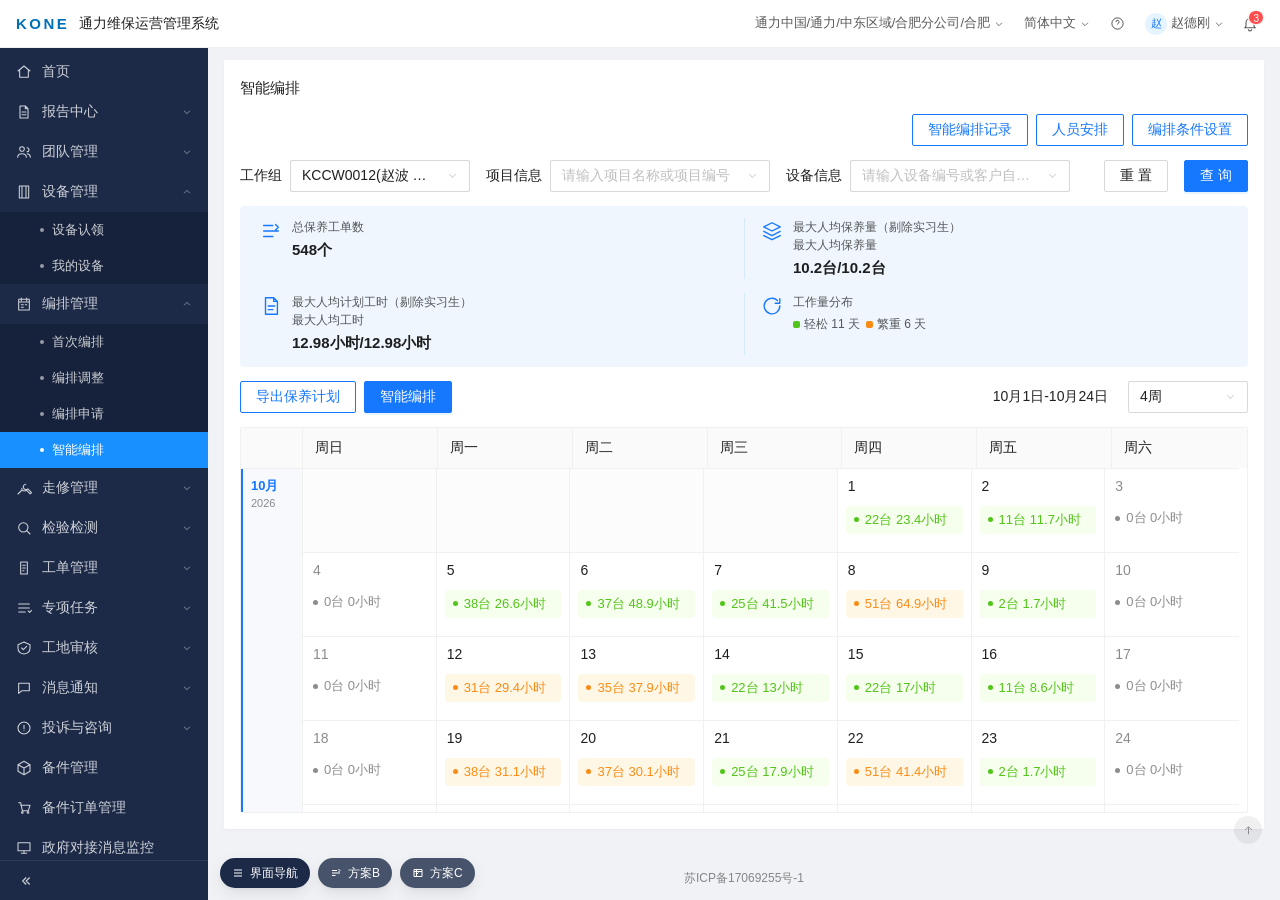
==== 智能编排UI update.html @ 3097528c "智能编排 UI 原型：17 屏静态原型 + 单文件构建" ====
<!DOCTYPE html>
<html lang="zh-CN">
<head>
<meta charset="UTF-8" />
<meta name="viewport" content="width=device-width,initial-scale=1" />
<title>智能编排 · 通力维保运营管理系统（UI 原型）</title>
<link rel="stylesheet" href="css/base.css" />
<link rel="stylesheet" href="css/modules.css" />
</head>
<body>

<div class="app" id="app">

  <!-- ============================== 顶栏 ============================== -->
  <header class="topbar">
    <div class="topbar-brand">
      <span class="logo">KONE</span>
      <span class="topbar-title">通力维保运营管理系统</span>
    </div>
    <div class="topbar-spacer"></div>
    <div class="topbar-right">
      <div class="topbar-item">
        <span>通力中国/通力/中东区域/合肥分公司/合肥</span>
        <svg viewBox="0 0 24 24" width="10" height="10" fill="none" stroke="currentColor" stroke-width="2"><path d="M5 9l7 7 7-7"/></svg>
      </div>
      <div class="topbar-item">
        <span>简体中文</span>
        <svg viewBox="0 0 24 24" width="10" height="10" fill="none" stroke="currentColor" stroke-width="2"><path d="M5 9l7 7 7-7"/></svg>
      </div>
      <div class="topbar-item" title="帮助">
        <svg viewBox="0 0 24 24" width="15" height="15" fill="none" stroke="currentColor" stroke-width="1.6"><circle cx="12" cy="12" r="9"/><path d="M9.5 9.5a2.5 2.5 0 1 1 3.4 2.3c-.6.3-.9.8-.9 1.4v.3M12 16.5h.01"/></svg>
      </div>
      <div class="topbar-item">
        <span class="avatar">赵</span>
        <span>赵德刚</span>
        <svg viewBox="0 0 24 24" width="10" height="10" fill="none" stroke="currentColor" stroke-width="2"><path d="M5 9l7 7 7-7"/></svg>
      </div>
      <div class="topbar-item bell" title="通知">
        <svg viewBox="0 0 24 24" width="16" height="16" fill="none" stroke="currentColor" stroke-width="1.6"><path d="M18 15V10a6 6 0 1 0-12 0v5l-1.6 2.5h15.2zM9.5 20a2.5 2.5 0 0 0 5 0"/></svg>
        <span class="bell-badge">3</span>
      </div>
    </div>
  </header>

  <!-- ============================== 主体 ============================== -->
  <div class="body">

    <!-- 侧栏 -->
    <nav class="sider">
      <div class="sider-scroll" id="menuMount"></div>
      <div class="sider-collapse" id="collapseBtn" title="收起/展开">
        <svg viewBox="0 0 24 24"><path d="M14 6l-6 6 6 6M20 6l-6 6 6 6"/></svg>
      </div>
    </nav>

    <!-- 内容 -->
    <main class="main">
      <!-- 兜底提示：脚本一跑起来就会被真实视图覆盖掉。
           若脚本被拦截或引擎过旧，这段会留在页面上，告诉看的人该怎么办，
           而不是只给一片空白 —— 之前就踩过这个坑。 -->
      <div class="main-scroll" id="viewMount">
        <div class="boot-fallback">
          <div class="bf-title">页面脚本未能运行</div>
          <p>这是一个需要 JavaScript 的交互原型。当前打开它的程序限制了脚本，或浏览器版本过旧。</p>
          <p>请把文件保存到本地，用 <b>Chrome / Edge 浏览器</b> 直接打开（不要在聊天工具、邮件客户端的预览窗口里看）。</p>
        </div>
      </div>
      <div class="back-top" title="回到顶部">
        <svg viewBox="0 0 24 24"><path d="M12 19V6M6 11l6-6 6 6"/></svg>
      </div>
      <footer class="footer">苏ICP备17069255号-1</footer>
    </main>

  </div>
</div>

<!-- 浮层挂载点 -->
<div id="overlayMount"></div>
<div class="toast-layer" id="toastMount"></div>

<!-- 原型导航（仅原型可见，非线上功能） -->
<div class="proto">
  <div class="proto-panel hidden" id="protoPanel">
    <div class="proto-panel-title">原型界面导航</div>
    <div class="proto-list" id="protoList"></div>
  </div>
  <div class="proto-bar">
    <div class="proto-toggle" id="protoToggle">
      <svg viewBox="0 0 24 24"><path d="M4 6h16M4 12h16M4 18h16"/></svg>
      <span>界面导航</span>
    </div>
    <!-- 切换「查看方案」之后的交互流程。都关=方案A（对比与应用为平级按钮）。
         方案B：手动调整是独立模式，先按「手动调整」进入，日历才可点。
         方案C：日历在对比页常态可点，点哪天调哪天，没有入口按钮。 -->
    <div class="proto-toggle mode" id="modeToggle" title="方案B：手动调整为独立模式">
      <svg viewBox="0 0 24 24"><path d="M4 7h10M4 12h16M4 17h7M17 4l3 3-3 3"/></svg>
      <span>方案B</span>
    </div>
    <div class="proto-toggle mode" id="modeToggleC" title="方案C：日历常态可点，点哪天调哪天">
      <svg viewBox="0 0 24 24"><path d="M4 5h16v14H4zM4 9h16M9 5v14M8 13l1.5 1.5L13 11"/></svg>
      <span>方案C</span>
    </div>
  </div>
</div>

<script src="js/data.js"></script>
<script src="js/app.js"></script>
</body>
</html>
---- css/base.css ----
/* =========================================================================
   智能编排 原型 · 基础层：设计令牌 / 重置 / 应用骨架
   ========================================================================= */

:root {
  /* 品牌 */
  --kone-blue: #0071b9;

  /* 主色（Ant Design Vue 体系） */
  --primary: #1677ff;
  --primary-hover: #4096ff;
  --primary-active: #0958d9;
  --primary-bg: #e6f4ff;
  --primary-border: #91caff;

  /* 侧栏 */
  --sider-bg: #1c2a48;
  --sider-sub-bg: #16223b;
  --sider-text: rgba(255, 255, 255, .78);
  --sider-text-strong: #fff;
  --sider-active: #1890ff;
  --sider-w: 208px;
  --sider-w-collapsed: 56px;

  /* 文本 */
  --text: rgba(0, 0, 0, .88);
  --text-2: rgba(0, 0, 0, .65);
  --text-3: rgba(0, 0, 0, .45);
  --text-4: rgba(0, 0, 0, .25);

  /* 线与面 */
  --border: #f0f0f0;
  --border-2: #d9d9d9;
  --bg-page: #f0f2f5;
  --bg-card: #fff;
  --bg-head: #fafafa;
  --bg-hover: #fafafa;

  /* 人工调整：与算法生成区分开，刻意选一个不在原有语义色里的紫色 */
  --manual: #722ed1;
  --manual-strong: #531dab;   /* 实心紫按钮的 hover 态 */
  --manual-bg: #f9f0ff;
  --manual-border: #d3adf7;

  /* 无保养安排：和繁重橙、轻松绿并列的第三种状态，统一用灰。
     --none-mark 是图例小方块的实心灰，--none-bg 是日历色块的底色。
     底色比原来的 #fafafa 深一档，否则压在白卡片上看不出是个色块。 */
  --none-mark: #bfbfbf;
  --none-bg: #f0f0f0;
  /* 语义 */
  --stat-bg: #eff6fd;
  --warn-bg: #fff7e6;
  --warn-text: #fa8c16;
  --warn-border: #ffd591;
  --success-bg: #f6ffed;
  --success-text: #52c41a;
  --success-border: #b7eb8f;
  --danger: #ff4d4f;
  --info-bg: #e6f4ff;
  --info-border: #91caff;

  /* 尺寸 */
  --topbar-h: 48px;
  --radius: 2px;
  --radius-lg: 4px;
  --shadow-1: 0 1px 2px rgba(0, 0, 0, .03), 0 1px 6px -1px rgba(0, 0, 0, .02);
  --shadow-2: 0 6px 16px rgba(0, 0, 0, .08), 0 3px 6px -4px rgba(0, 0, 0, .12);
  --shadow-3: 0 9px 28px 8px rgba(0, 0, 0, .05), 0 6px 16px rgba(0, 0, 0, .08);
}

* { box-sizing: border-box; }

html, body { height: 100%; }

body {
  margin: 0;
  font-family: -apple-system, BlinkMacSystemFont, 'PingFang SC', 'Hiragino Sans GB',
               'Microsoft YaHei', 'Segoe UI', Roboto, Helvetica, Arial, sans-serif;
  font-size: 14px;
  line-height: 1.5714;
  color: var(--text);
  background: var(--bg-page);
  -webkit-font-smoothing: antialiased;
}

button, input, select { font-family: inherit; font-size: inherit; }

svg { display: block; }

/* 滚动条（贴近 Windows Chrome 的现网观感） */
::-webkit-scrollbar { width: 8px; height: 8px; }
::-webkit-scrollbar-thumb { background: #d0d3d9; border-radius: 4px; }
::-webkit-scrollbar-thumb:hover { background: #b9bdc5; }
::-webkit-scrollbar-track { background: transparent; }

/* =========================== 应用骨架 =========================== */

.app { display: flex; flex-direction: column; height: 100vh; overflow: hidden; }

/* --- 顶栏 --- */
.topbar {
  flex: 0 0 var(--topbar-h);
  display: flex;
  align-items: center;
  background: #fff;
  border-bottom: 1px solid var(--border);
  padding-right: 16px;
  position: relative;
  z-index: 30;
}

/* 品牌区最小占满侧栏宽度，但允许标题继续向右延伸（与现网一致） */
.topbar-brand {
  min-width: var(--sider-w);
  display: flex;
  align-items: center;
  gap: 10px;
  padding-left: 16px;
  padding-right: 16px;
  flex: 0 0 auto;
  transition: min-width .2s;
}

.app.collapsed .topbar-brand { min-width: var(--sider-w-collapsed); }

.logo {
  font-weight: 700;
  letter-spacing: 2.5px;
  font-size: 15px;
  color: var(--kone-blue);
  flex: 0 0 auto;
}

.topbar-title {
  font-size: 14px;
  color: var(--text);
  white-space: nowrap;
  overflow: hidden;
  text-overflow: ellipsis;
}

.app.collapsed .topbar-brand .topbar-title { display: none; }

.topbar-spacer { flex: 1 1 auto; }

.topbar-right { display: flex; align-items: center; gap: 4px; }

.topbar-item {
  display: flex;
  align-items: center;
  gap: 4px;
  height: 32px;
  padding: 0 8px;
  border-radius: var(--radius);
  color: var(--text-2);
  font-size: 13px;
  cursor: pointer;
  white-space: nowrap;
}

.topbar-item:hover { background: var(--bg-hover); }

.avatar {
  width: 22px; height: 22px;
  border-radius: 50%;
  background: var(--primary-bg);
  color: var(--primary);
  display: flex; align-items: center; justify-content: center;
  font-size: 11px;
}

.bell { position: relative; padding: 0 6px; }

.bell-badge {
  position: absolute;
  top: 2px; right: 0;
  min-width: 15px; height: 15px;
  padding: 0 4px;
  border-radius: 8px;
  background: var(--danger);
  color: #fff;
  font-size: 10px;
  line-height: 15px;
  text-align: center;
  border: 1px solid #fff;
}

/* --- 主体 --- */
.body { flex: 1 1 auto; display: flex; min-height: 0; }

/* --- 侧栏 --- */
.sider {
  flex: 0 0 var(--sider-w);
  width: var(--sider-w);
  background: var(--sider-bg);
  display: flex;
  flex-direction: column;
  transition: flex-basis .2s, width .2s;
  position: relative;
  z-index: 20;
}

.app.collapsed .sider { flex-basis: var(--sider-w-collapsed); width: var(--sider-w-collapsed); }

.sider-scroll { flex: 1 1 auto; overflow-y: auto; overflow-x: hidden; padding: 4px 0; }

.sider-scroll::-webkit-scrollbar { width: 6px; }
.sider-scroll::-webkit-scrollbar-thumb { background: rgba(255, 255, 255, .18); }

.menu-item {
  display: flex;
  align-items: center;
  gap: 10px;
  height: 40px;
  padding: 0 16px;
  color: var(--sider-text);
  cursor: pointer;
  white-space: nowrap;
  user-select: none;
}

.menu-item:hover { color: var(--sider-text-strong); background: rgba(255, 255, 255, .06); }

.menu-item .mi-icon { flex: 0 0 16px; }
.menu-item .mi-icon svg { width: 16px; height: 16px; stroke: currentColor; fill: none; stroke-width: 1.6; }

.menu-item .mi-label { flex: 1 1 auto; overflow: hidden; text-overflow: ellipsis; }

.menu-item .mi-arrow { flex: 0 0 10px; transition: transform .2s; opacity: .7; }
.menu-item .mi-arrow svg { width: 10px; height: 10px; stroke: currentColor; fill: none; stroke-width: 2; }
.menu-item.open .mi-arrow { transform: rotate(180deg); }

.app.collapsed .menu-item { padding: 0 20px; }
.app.collapsed .menu-item .mi-label,
.app.collapsed .menu-item .mi-arrow { display: none; }

.submenu { background: var(--sider-sub-bg); overflow: hidden; }
.app.collapsed .submenu { display: none; }

.sub-item {
  display: flex;
  align-items: center;
  gap: 8px;
  height: 36px;
  padding: 0 16px 0 40px;
  color: var(--sider-text);
  font-size: 13px;
  cursor: pointer;
}

.sub-item::before {
  content: '';
  width: 4px; height: 4px;
  border-radius: 50%;
  background: currentColor;
  opacity: .7;
  flex: 0 0 auto;
}

.sub-item:hover { color: var(--sider-text-strong); background: rgba(255, 255, 255, .06); }

.sub-item.active {
  background: var(--sider-active);
  color: #fff;
}

.sub-item.active::before { opacity: 1; }

.sider-collapse {
  flex: 0 0 40px;
  display: flex;
  align-items: center;
  padding: 0 18px;
  color: var(--sider-text);
  cursor: pointer;
  border-top: 1px solid rgba(255, 255, 255, .08);
}

.sider-collapse:hover { color: #fff; }
.sider-collapse svg { width: 14px; height: 14px; stroke: currentColor; fill: none; stroke-width: 2; }
.app.collapsed .sider-collapse svg { transform: rotate(180deg); }

/* --- 内容区 --- */
.main {
  flex: 1 1 auto;
  min-width: 0;
  display: flex;
  flex-direction: column;
  position: relative;
}

.main-scroll { flex: 1 1 auto; overflow: auto; padding: 12px 16px 0; }

.breadcrumb {
  display: flex;
  align-items: center;
  gap: 8px;
  font-size: 13px;
  color: var(--text-3);
  margin-bottom: 12px;
}

.breadcrumb .sep { color: var(--text-4); }
.breadcrumb .cur { color: var(--text-2); }

.page {
  background: var(--bg-card);
  border-radius: var(--radius);
  padding: 16px;
  box-shadow: var(--shadow-1);
}

.page-title { font-size: 15px; font-weight: 500; margin: 0 0 14px; }

/* 页级入口按钮行：标题下方独占一行、右对齐（与现网一致） */
.page-actions-row {
  display: flex;
  justify-content: flex-end;
  flex-wrap: wrap;
  gap: 8px;
  margin-bottom: 14px;
}

.footer {
  flex: 0 0 auto;
  text-align: center;
  padding: 10px 0 12px;
  font-size: 12px;
  color: var(--text-3);
}

/* 回到顶部小圆钮（现网右下角） */
.back-top {
  position: absolute;
  right: 18px; bottom: 56px;
  width: 28px; height: 28px;
  border-radius: 50%;
  background: rgba(0, 0, 0, .06);
  display: flex; align-items: center; justify-content: center;
  color: var(--text-3);
  cursor: pointer;
  z-index: 5;
}

.back-top svg { width: 13px; height: 13px; stroke: currentColor; fill: none; stroke-width: 1.6; }

.hidden { display: none !important; }
---- css/modules.css ----
/* =========================================================================
   智能编排 原型 · 组件层：按钮 / 表单 / 表格 / 日历 / 抽屉 / 弹窗 / 提示
   ========================================================================= */

/* =============================== 按钮 =============================== */
.btn {
  display: inline-flex;
  align-items: center;
  justify-content: center;
  gap: 6px;
  height: 32px;
  padding: 0 15px;
  border: 1px solid var(--border-2);
  border-radius: var(--radius);
  background: #fff;
  color: var(--text);
  font-size: 14px;
  cursor: pointer;
  white-space: nowrap;
  transition: all .15s;
}

.btn:hover { color: var(--primary); border-color: var(--primary); }

.btn-primary {
  background: var(--primary);
  border-color: var(--primary);
  color: #fff;
  box-shadow: 0 2px 0 rgba(5, 145, 255, .1);
}

.btn-primary:hover { background: var(--primary-hover); border-color: var(--primary-hover); color: #fff; }
.btn-primary:active { background: var(--primary-active); border-color: var(--primary-active); }

.btn-outline { color: var(--primary); border-color: var(--primary); }
.btn-outline:hover { color: var(--primary-hover); border-color: var(--primary-hover); }

.btn-link {
  height: auto; padding: 0; border: none; background: none;
  color: var(--primary);
}
.btn-link:hover { color: var(--primary-hover); border: none; }

.btn-sm { height: 24px; padding: 0 8px; font-size: 13px; }

.btn-dashed-block {
  display: flex;
  align-items: center;
  justify-content: center;
  width: 100%;
  height: 32px;
  border: 1px dashed var(--primary-border);
  border-radius: var(--radius);
  background: #fff;
  color: var(--primary);
  font-size: 14px;
  cursor: pointer;
}

.btn-dashed-block:hover { border-color: var(--primary); background: var(--primary-bg); }

/* =============================== 表单控件 =============================== */
.field { display: inline-flex; align-items: center; gap: 8px; }

.field-label { font-size: 14px; color: var(--text); white-space: nowrap; }
.field-label.req::before { content: '*'; color: var(--danger); margin-right: 4px; font-family: SimSun, sans-serif; }

.control {
  display: inline-flex;
  align-items: center;
  height: 32px;
  min-width: 0;
  padding: 0 11px;
  border: 1px solid var(--border-2);
  border-radius: var(--radius);
  background: #fff;
  color: var(--text);
  font-size: 14px;
  cursor: pointer;
  gap: 8px;
}

.control:hover { border-color: var(--primary-hover); }

.control .ph,
.control .val { overflow: hidden; text-overflow: ellipsis; white-space: nowrap; }

.control .ph { color: var(--text-4); }
.control .val { color: var(--text); }

.control .caret { margin-left: auto; color: var(--text-4); flex: 0 0 auto; }
.control .caret svg { width: 11px; height: 11px; stroke: currentColor; fill: none; stroke-width: 2; }

.control.open { border-color: var(--primary); box-shadow: 0 0 0 2px rgba(5, 145, 255, .1); }

.control-w-sm { width: 120px; }
.control-w-md { width: 180px; }
.control-w-lg { width: 220px; }
.control-w-xl { width: 260px; }

.dropdown-wrap { position: relative; display: inline-flex; }

.dropdown-panel {
  position: absolute;
  top: calc(100% + 4px);
  left: 0;
  min-width: 100%;
  background: #fff;
  border-radius: var(--radius-lg);
  box-shadow: var(--shadow-2);
  padding: 4px;
  z-index: 60;
}

.dropdown-item { padding: 5px 12px; border-radius: var(--radius); cursor: pointer; font-size: 14px; }
.dropdown-item:hover { background: var(--bg-hover); }
.dropdown-item.sel { background: var(--primary-bg); font-weight: 500; }

/* 单选 / 复选 */
.radio, .checkbox { display: inline-flex; align-items: center; gap: 8px; cursor: pointer; font-size: 14px; }

.radio-dot {
  width: 16px; height: 16px;
  border: 1px solid var(--border-2);
  border-radius: 50%;
  background: #fff;
  position: relative;
  flex: 0 0 auto;
}

.radio.on .radio-dot { border-color: var(--primary); }

.radio.on .radio-dot::after {
  content: '';
  position: absolute;
  inset: 3px;
  border-radius: 50%;
  background: var(--primary);
}

.check-box {
  width: 16px; height: 16px;
  border: 1px solid var(--border-2);
  border-radius: var(--radius);
  background: #fff;
  position: relative;
  flex: 0 0 auto;
}

.checkbox.on .check-box { background: var(--primary); border-color: var(--primary); }

.checkbox.on .check-box::after {
  content: '';
  position: absolute;
  left: 4.5px; top: 1.5px;
  width: 4px; height: 8px;
  border: 2px solid #fff;
  border-top: 0; border-left: 0;
  transform: rotate(45deg);
}

/* 半选态（部分工单被勾选）。画成一道横杠而不是对勾 ——
   全选框若显示对勾，会让人以为整天的工单都要搬走 */
.checkbox.part .check-box { background: var(--primary); border-color: var(--primary); }

.checkbox.part .check-box::after {
  content: '';
  position: absolute;
  left: 3px; top: 6.5px;
  width: 8px; height: 0;
  border-top: 2px solid #fff;
  transform: none;
}

/* 开关 */
.switch {
  width: 40px; height: 20px;
  border-radius: 10px;
  background: rgba(0, 0, 0, .25);
  position: relative;
  cursor: pointer;
  transition: background .2s;
  flex: 0 0 auto;
}

.switch::after {
  content: '';
  position: absolute;
  top: 2px; left: 2px;
  width: 16px; height: 16px;
  border-radius: 50%;
  background: #fff;
  transition: left .2s;
  box-shadow: 0 2px 4px rgba(0, 35, 11, .2);
}

.switch.on { background: var(--primary); }
.switch.on::after { left: 22px; }

/* 标签（可保养日期） */
.tag-day {
  display: inline-flex;
  align-items: center;
  gap: 3px;
  height: 22px;
  padding: 0 6px;
  margin: 2px 4px 2px 0;
  border: 1px solid var(--border);
  border-radius: var(--radius);
  background: var(--bg-head);
  font-size: 12px;
  color: var(--text);
}

.tag-day .x { color: var(--text-4); cursor: pointer; font-size: 11px; }
.tag-day .x:hover { color: var(--text-2); }

.tag-box {
  display: flex;
  flex-wrap: wrap;
  align-items: center;
  min-height: 32px;
  padding: 2px 6px;
  border: 1px solid var(--border-2);
  border-radius: var(--radius);
  background: #fff;
}

/* 数量输入框：外观与 .control 一致，右侧带单位后缀 */
.num-input {
  display: inline-flex;
  align-items: center;
  height: 32px;
  padding: 0 11px;
  border: 1px solid var(--border-2);
  border-radius: var(--radius);
  background: #fff;
  gap: 4px;
}

.num-input:hover { border-color: var(--primary-hover); }

.num-input:focus-within {
  border-color: var(--primary);
  box-shadow: 0 0 0 2px rgba(5, 145, 255, .1);
}

.num-input input {
  width: 52px;
  border: 0;
  outline: none;
  padding: 0;
  font-size: 14px;
  color: var(--text);
  background: transparent;
  text-align: left;
}

/* 表格内使用的紧凑尺寸 */
.num-input.sm { height: 28px; padding: 0 8px; }
.num-input.sm input { width: 40px; font-size: 13px; }

/* 保留原生步进箭头，方便微调 */
.num-input .unit { font-size: 13px; color: var(--text-3); flex: 0 0 auto; }

/* 工具提示图标 */
.help-dot {
  display: inline-flex;
  align-items: center;
  justify-content: center;
  width: 14px; height: 14px;
  color: var(--text-3);
  cursor: help;
  flex: 0 0 auto;
}

.help-dot svg { width: 14px; height: 14px; stroke: currentColor; fill: none; stroke-width: 1.6; }
.help-dot:hover { color: var(--primary); }

.tooltip {
  position: absolute;
  z-index: 80;
  max-width: 340px;
  padding: 8px 10px;
  border-radius: var(--radius-lg);
  background: rgba(0, 0, 0, .85);
  color: #fff;
  font-size: 12px;
  line-height: 1.6;
  box-shadow: var(--shadow-2);
  pointer-events: none;
}

/* =============================== 信息条 =============================== */
.alert {
  display: flex;
  align-items: flex-start;
  gap: 8px;
  padding: 8px 12px;
  border: 1px solid var(--info-border);
  border-radius: var(--radius-lg);
  background: var(--info-bg);
  font-size: 14px;
  color: var(--text);
  margin-bottom: 14px;
}

.alert .ai { color: var(--primary); flex: 0 0 auto; margin-top: 2px; }
.alert .ai svg { width: 14px; height: 14px; stroke: currentColor; fill: none; stroke-width: 1.8; }
.alert .ac { flex: 1 1 auto; }
.alert .ax { color: var(--text-3); cursor: pointer; flex: 0 0 auto; font-size: 13px; }
.alert .ax:hover { color: var(--text); }

/* =============================== KPI 指标条 =============================== */
.stats {
  display: grid;
  grid-template-columns: repeat(4, 1fr);
  background: var(--stat-bg);
  border-radius: var(--radius-lg);
  padding: 12px 4px;
  margin-bottom: 14px;
}

.stat {
  display: flex;
  align-items: flex-start;
  gap: 10px;
  padding: 0 16px;
  min-width: 0;
}

.stat + .stat { border-left: 1px solid rgba(0, 113, 185, .1); }

.stat-icon { flex: 0 0 22px; color: var(--primary); margin-top: 2px; }
.stat-icon svg { width: 22px; height: 22px; stroke: currentColor; fill: none; stroke-width: 1.5; }

.stat-body { min-width: 0; }

.stat-line {
  font-size: 12px;
  color: var(--text-2);
  line-height: 1.5;
  white-space: nowrap;
  overflow: hidden;
  text-overflow: ellipsis;
}

.stat-value { font-size: 15px; font-weight: 600; color: var(--text); margin-top: 2px; white-space: nowrap; }

.stat-tags { display: flex; gap: 6px; margin-top: 4px; }

.stat-tag { display: inline-flex; align-items: center; gap: 4px; font-size: 12px; color: var(--text-2); }

.stat-tag::before { content: ''; width: 7px; height: 7px; border-radius: 2px; flex: 0 0 auto; }
.stat-tag.easy::before { background: var(--success-text); }
.stat-tag.busy::before { background: var(--warn-text); }

/* ---------- 方案 B：带涨跌的 KPI 条 ---------- */
.stats-delta .stat-body { min-width: 0; }

.stat-delta {
  display: inline-flex;
  align-items: baseline;
  flex-wrap: wrap;
  gap: 6px;
  margin-top: 3px;
  white-space: nowrap;
}

.stat-delta .sd-from { font-size: 13px; color: var(--text-3); }
.stat-delta .sd-arrow { font-size: 12px; color: var(--text-4); }
.stat-delta .sd-to { font-size: 15px; font-weight: 600; color: var(--text); }

.sd-chip {
  display: inline-flex;
  align-items: center;
  height: 18px;
  padding: 0 6px;
  border-radius: 9px;
  font-size: 11px;
  font-weight: 500;
}

/* 改善=绿，恶化=橙，无变化=灰。方向由 better 字段决定，不看正负号 */
.sd-chip.good { background: var(--success-bg); color: var(--success-text); border: 1px solid var(--success-border); }
.sd-chip.bad { background: var(--warn-bg); color: var(--warn-text); border: 1px solid var(--warn-border); }
.sd-chip.flat { background: var(--bg-head); color: var(--text-3); border: 1px solid var(--border); }

/* 工作量分布里两行（繁重 / 轻松）各带一个前缀标签 */
.stat-delta-group {
  display: grid;
  grid-template-columns: auto 1fr;
  align-items: baseline;
  gap: 2px 6px;
  margin-top: 2px;
}

.stat-delta-group .sd-key { font-size: 12px; display: inline-flex; align-items: center; gap: 4px; }
.stat-delta-group .sd-key::before { content: ''; width: 7px; height: 7px; border-radius: 2px; }
.stat-delta-group .sd-key.busy { color: var(--warn-text); }
.stat-delta-group .sd-key.busy::before { background: var(--warn-text); }
.stat-delta-group .sd-key.easy { color: var(--success-text); }
.stat-delta-group .sd-key.easy::before { background: var(--success-text); }
.stat-delta-group .stat-delta { margin-top: 0; }
.stat-delta-group .sd-to { font-size: 14px; }

/* =============================== 工具条 =============================== */
.toolbar {
  display: flex;
  align-items: center;
  flex-wrap: wrap;
  gap: 8px;
  margin-bottom: 14px;
}

.toolbar .grow { flex: 1 1 auto; }

.filterbar {
  display: flex;
  align-items: center;
  flex-wrap: wrap;
  gap: 12px 16px;
  margin-bottom: 14px;
}

.filterbar .grow { flex: 1 1 auto; }

.range-pill {
  display: inline-flex;
  align-items: center;
  height: 32px;
  padding: 0 12px;
  font-size: 14px;
  color: var(--text);
  white-space: nowrap;
}

/* =============================== 日历 =============================== */
.cal {
  border: 1px solid var(--border);
  border-radius: var(--radius);
  overflow: hidden;
  background: #fff;
}

/* 首列为月份列，其后 7 列为周日～周六。
   表头与主体各自成网格：表头固定，主体在 .cal-scroll 内滚动 */
.cal-head,
.cal-body { display: grid; grid-template-columns: 62px repeat(7, 1fr); }

.cal-head { background: var(--bg-head); }

/* 默认露出约 4 周高度，其余 9 周靠滚动查看（最大 13 周）。
   预留滚动条宽度，避免表头与主体列宽错位 */
.cal-scroll {
  max-height: 344px;
  overflow-y: auto;
  overflow-x: hidden;
  scrollbar-gutter: stable;
}

/* 对比视图每格三行，行更高，相应放宽以仍能露出约 4 周 */
.cal.compare .cal-scroll { max-height: 420px; }

.cal-head > div {
  padding: 9px 12px;
  font-size: 14px;
  color: var(--text);
  border-right: 1px solid var(--border);
}

.cal-head > div:last-child { border-right: 0; }

/* ---- 左侧月份列：一个月合并成一格，纵向跨满该月所有周 ---- */
.cal-month {
  grid-column: 1;
  border-right: 1px solid var(--border);
  border-top: 1px solid var(--border);
  background: #f7f9fc;
  position: relative;
}

.cal-head .cal-month {
  border-top: 0;
  background: var(--bg-head);
  padding: 9px 12px;
  grid-row: 1;
}

/* 蓝色左边条贯穿整月 */
.cal-month.has-label::before {
  content: '';
  position: absolute;
  left: 0; top: 0; bottom: 0;
  width: 2px;
  background: var(--primary);
}

/* 标签吸顶：滚动时停在可视区顶部，滚出该月范围时由 JS 渐隐 */
.cal-month .cm-inner {
  position: sticky;
  top: 0;
  display: flex;
  flex-direction: column;
  gap: 1px;
  padding: 9px 0 10px 10px;
  transition: opacity .12s linear;
}

.cal-month .cm-m { font-size: 13px; font-weight: 600; color: var(--primary); line-height: 1.3; }
.cal-month .cm-y { font-size: 11px; color: var(--text-3); line-height: 1.3; }

.cal-cell {
  min-height: 84px;
  padding: 7px 10px 10px;
  border-top: 1px solid var(--border);
  border-right: 1px solid var(--border);
  cursor: pointer;
  transition: background .15s;
}

/* 显式网格布局后 :last-child 不再等于最右列，改用类标记周六列 */
.cal-cell.last-col { border-right: 0; }
.cal-cell:hover { background: #fafcff; }

/* 起始日之前的占位格：无内容、不可交互 */
.cal-cell.blank { background: #fcfcfd; cursor: default; }
.cal-cell.blank:hover { background: #fcfcfd; }

.cal-cell.selected {
  outline: 1px solid var(--primary);
  outline-offset: -1px;
  background: #fff;
}

.cal-date {
  display: flex;
  align-items: center;
  gap: 6px;
  font-size: 14px;
  color: var(--text);
  margin-bottom: 8px;
  min-height: 22px;
}

/* 周日 / 周六 的日期数字置灰 */
.cal-day { color: var(--text); }
.cal-day.dim { color: var(--text-3); }

.cal-date .badge-holiday {
  display: inline-flex;
  align-items: center;
  justify-content: center;
  min-width: 16px; height: 16px;
  padding: 0 3px;
  border-radius: 2px;
  background: var(--warn-text);
  color: #fff;
  font-size: 10px;
  line-height: 1;
}

.cal-date .badge-today {
  margin-left: auto;
  display: inline-flex;
  align-items: center;
  justify-content: center;
  width: 20px; height: 18px;
  border: 1px solid var(--primary-border);
  border-radius: 2px;
  background: var(--primary-bg);
  color: var(--primary);
  font-size: 11px;
}

/* 数值前带状态圆点，颜色跟随文字 */
.cal-val {
  display: inline-flex;
  align-items: center;
  gap: 6px;
  font-size: 13px;
  color: var(--text);
}

.cal-val .cv-dot {
  width: 5px; height: 5px;
  border-radius: 50%;
  background: currentColor;
  flex: 0 0 auto;
}

.cal-val.zero { color: var(--text-3); }

/* 已分配至其他日期：虚线灰框，与对比视图的 .cmp-row.none 同一视觉语言。
   跟在「0台 0小时」下方，故加上间距 */
.cal-val.none {
  display: flex;
  padding: 4px 8px;
  margin: 5px -2px 0;
  border-radius: var(--radius-lg);
  background: var(--bg-head);
  border: 1px dashed var(--border-2);
  color: var(--text-3);
  font-size: 11px;
}

.cal-val.none .cv-dot { display: none; }

.cal-val.heavy,
.cal-val.easy {
  display: flex;
  padding: 4px 8px;
  margin: 0 -2px;
  border-radius: var(--radius-lg);
}

.cal-val.heavy { background: var(--warn-bg); color: var(--warn-text); }

/* 轻松绿：主页与方案抽屉的日历都用（calHtml 传 greenEasy）。0 台的日期不算轻松，保持灰字 */
.cal-val.easy { background: var(--success-bg); color: var(--success-text); }

/* ----------------------------- 对比日历 ----------------------------- */
.cal.compare .cal-cell {
  min-height: 76px;
  padding-bottom: 8px;
  cursor: default;
  position: relative;               /* 承载右上角「已调整」红点 */
}

.cal.compare .cal-cell:hover { background: #fff; }
.cal.compare .cal-date { font-weight: 600; margin-bottom: 6px; }

/* 被调整日：右上角圆点。红=算法调整，紫=人工调整 */
.cal.compare .cal-cell.adjusted::after {
  content: '';
  position: absolute;
  top: 9px; right: 9px;
  width: 7px; height: 7px;
  border-radius: 50%;
  background: var(--danger);
  box-shadow: 0 0 0 2px #fff;
}

.cal.compare .cal-cell.adjusted.manual::after { background: var(--manual); }

/* 人工调整日：整格加紫色左边条，扫一眼就能挑出来。
   对比视图与手动调整/最终方案页（.marked）共用同一套标记，显示方式必须一致 */
.cal.compare .cal-cell.manual,
.cal.marked .cal-cell.manual {
  background: #fdfaff;
  box-shadow: inset 3px 0 0 var(--manual);
}

/* .marked = 显示调整标记。position: relative 是必须的 ——
   「调整」角标是绝对定位，少了定位上下文会一路逃到页面级的定位祖先上
   （实测跑到了标题栏右上角）。只读的最终方案页也需要，所以挂在 marked 上。 */
.cal.marked .cal-cell { position: relative; }

/* 可点态。两者都要：
     .adjustable —— 手动调整页，点格子就地改这一天
     .enterable  —— 首页，点格子进入手动调整页
   最终预览页两者都不带，所以没有手型与悬浮高亮，一眼能看出是只读的。 */
.cal.adjustable .cal-cell:not(.blank),
.cal.enterable .cal-cell:not(.blank) { cursor: pointer; }

.cal.adjustable .cal-cell:not(.blank):hover,
.cal.enterable .cal-cell:not(.blank):hover {
  background: var(--primary-bg);
  outline: 1px solid var(--primary);
  outline-offset: -1px;
  z-index: 1;
}

/* 悬浮优先级要高于紫色底，否则已调整的格子 hover 时没有反馈 */
.cal.adjustable .cal-cell.manual:hover,
.cal.enterable .cal-cell.manual:hover { background: var(--primary-bg); }

/* 首页格子里的去向说明。与对比视图的 .cmp-moved 同一视觉语言（紫色小字），
   只是首页格子没有三行结构，上边距给小一点 */
.cal-moved {
  display: block;
  margin: 3px 0 0 1px;
  font-size: 11px;
  color: var(--manual);
}

/* 日期旁的来源角标 */
.src-badge {
  position: absolute;
  top: 7px; right: 22px;
  display: inline-flex;
  align-items: center;
  gap: 3px;
  height: 16px;
  padding: 0 5px;
  border-radius: 3px;
  font-size: 10px;
  line-height: 1;
}

.src-badge.manual {
  background: var(--manual-bg);
  border: 1px solid var(--manual-border);
  color: var(--manual);
}

.cmp-row {
  display: block;
  font-size: 12px;
  padding: 3px 6px;
  border-radius: 3px;
  margin-bottom: 4px;
  white-space: nowrap;
  overflow: hidden;
  text-overflow: ellipsis;
}

/* 当前计划：统一黑字、无底色，作为对比基线不参与语义配色 */
.cmp-row.orig { color: var(--text); }

/* 算法方案：只在被人工覆盖的日子出现，弱化成灰色删除线 ——
   表示「算法原本的建议，已被覆盖」 */
.cmp-row.algo {
  color: var(--text-4);
  text-decoration: line-through;
  text-decoration-color: var(--text-4);
}

/* 现方案：填充色块，为主视觉。繁重=橙，轻松=绿（与 KPI 图例同色） */
.cmp-row.now { border: 1px solid transparent; }

.cmp-row.now.busy {
  background: var(--warn-bg);
  border-color: var(--warn-border);
  color: var(--warn-text);
}

.cmp-row.now.easy {
  background: var(--success-bg);
  border-color: var(--success-border);
  color: var(--success-text);
}

/* 新方案色块只表负载（繁重橙 / 轻松绿 / 无安排灰虚线），不承担「谁改的」这层信息 ——
   人工调整改用格子级标记表达（紫左边条 + 调整角标 + 下面这行紫字），
   两个维度分开，色块颜色才始终等于「这天忙不忙」，扫一眼日历就能读。 */

/* 新方案下方的去向说明：自哪天移入多少台 / 已调整至某日 / 已分配至其他日期 */
.cmp-moved {
  display: block;
  margin: 3px 0 0 7px;
  font-size: 11px;
  color: var(--manual);
}

/* 算法清空的日期用中性灰 —— 紫色是人工调整的专用色，不能混用 */
.cmp-moved.plain { color: var(--text-3); }

/* 手动调整入口（方案 B）：与图例同排。实心紫填充 ——
   紫色是全局「人工调整」的语义色（紫格子、紫图例、紫角标），入口沿用同一色最省解释；
   实心比描边显眼，不会被旁边一排图例文字盖过去 */
.btn.btn-manual {
  gap: 5px;
  margin-left: 14px;
  border-color: var(--manual);
  background: var(--manual);
  color: #fff;
  font-weight: 500;
}

.btn.btn-manual:hover {
  border-color: var(--manual-strong);
  background: var(--manual-strong);
  color: #fff;
}

.btn.btn-manual .bm-ico { display: flex; }
.btn.btn-manual .bm-ico svg { stroke: currentColor; fill: none; }

/* 单日撤销：做成「调整」角标里的 ✕，不单独占一行。
   被改过的格子本来已有三行内容，再加一行按钮会让日历高度参差不齐 */
.badge-undo {
  display: inline-flex;
  align-items: center;
  justify-content: center;
  width: 13px;
  height: 13px;
  margin-right: -2px;
  padding: 0;
  border: 0;
  border-radius: 2px;
  background: transparent;
  color: inherit;
  font-size: 9px;
  line-height: 1;
  cursor: pointer;
}

.badge-undo:hover { background: var(--manual); color: #fff; }

/* 撤销调整：与手动调整共用图例那排的同一个槽位。
   破坏性操作用描边紫而非实心紫 —— 和实心的「手动调整」入口区分开，不抢主动作的位置 */
.btn.btn-undo {
  border-color: var(--manual-border);
  background: #fff;
  color: var(--manual);
}

/* 方案 B 里它在图例那排，需要和一长串图例文字拉开距离。
   方案 C 里它在页脚（叫「取消调整」），靠页脚自己的 gap 就够，不要这个边距 */
.toolbar .btn.btn-undo { margin-left: 14px; }

.btn.btn-undo:hover {
  background: var(--manual-bg);
  border-color: var(--manual);
  color: var(--manual);
}

/* 无保养安排：虚线灰框。用于「原方案有、现方案清空」或反向新增的日期，
   与「轻松」区分开 —— 没有任务不等于负载轻 */
/* 无安排 / 已改期：虚线灰框。字号略小，保证「现方案 已分配至其他日期」能单行显示 */
.cmp-row.none {
  background: var(--bg-head);
  border: 1px dashed var(--border-2);
  color: var(--text-3);
  font-size: 11px;
}

/* 图例。方案 B 里它被放进 toolbar 与周期选择器同排，故不再自带下边距 */
.cmp-legend {
  display: flex;
  align-items: center;
  flex-wrap: wrap;
  gap: 18px;
  margin-bottom: 12px;
  font-size: 12px;
  color: var(--text-2);
}

.toolbar .cmp-legend { margin-bottom: 0; }

.cmp-legend .lg { display: inline-flex; align-items: center; gap: 6px; }

.cmp-legend .sq { width: 8px; height: 8px; border-radius: 2px; flex: 0 0 auto; }
.cmp-legend .sq.busy { background: var(--warn-text); }
.cmp-legend .sq.easy { background: var(--success-text); }

.cmp-legend .sq.none {
  background: var(--bg-head);
  border: 1px dashed var(--border-2);
}

.cmp-legend .sq.manual { background: var(--manual); }

.cmp-legend .rd {
  width: 7px; height: 7px;
  border-radius: 50%;
  background: var(--danger);
  flex: 0 0 auto;
}

/* 迷你日历（编排调整） */
.mini-cal { user-select: none; }

.mini-head, .mini-row { display: grid; grid-template-columns: repeat(7, 1fr); }

.mini-head > div {
  text-align: center;
  padding: 6px 0;
  font-size: 13px;
  color: var(--text-2);
}

.mini-cell {
  height: 46px;
  display: flex;
  flex-direction: column;
  align-items: center;
  justify-content: center;
  gap: 2px;
  border-radius: var(--radius);
  cursor: pointer;
  font-size: 13px;
  color: var(--text);
}

.mini-cell:hover { background: var(--bg-hover); }
.mini-cell.dim { color: var(--text-4); }

.mini-cell.selected { background: var(--primary); color: #fff; }
.mini-cell.selected .mc-load { color: #fff; }
.mini-cell.selected .dot { background: #fff !important; }

.mini-cell .mc-day { line-height: 1.2; }

.mini-cell .mc-load {
  display: inline-flex;
  align-items: center;
  gap: 3px;
  font-size: 11px;
  color: var(--text-3);
  line-height: 1.2;
}

.mini-cell .dot { width: 5px; height: 5px; border-radius: 50%; flex: 0 0 auto; }
.mini-cell .dot.red { background: var(--danger); }
.mini-cell .dot.green { background: var(--success-text); }

.mini-legend {
  display: flex;
  gap: 14px;
  justify-content: center;
  padding-top: 10px;
  font-size: 12px;
  color: var(--text-3);
}

.mini-legend span { display: inline-flex; align-items: center; gap: 5px; }
.mini-legend i { width: 6px; height: 6px; border-radius: 50%; display: inline-block; }

/* =============================== 表格 =============================== */
.table { width: 100%; border-collapse: separate; border-spacing: 0; font-size: 14px; }

.table thead th {
  background: var(--bg-head);
  padding: 11px 12px;
  text-align: left;
  font-weight: 500;
  color: var(--text);
  border-bottom: 1px solid var(--border);
  white-space: nowrap;
}

.table tbody td {
  padding: 11px 12px;
  border-bottom: 1px solid var(--border);
  color: var(--text);
  vertical-align: middle;
}

.table tbody tr:hover > td { background: #fafcff; }

.table .col-narrow { width: 40px; }
.table .col-actions { width: 88px; white-space: nowrap; }
.table .col-nowrap { white-space: nowrap; }
.table .ellip { max-width: 220px; overflow: hidden; text-overflow: ellipsis; white-space: nowrap; }

.expander {
  display: inline-flex;
  align-items: center;
  justify-content: center;
  width: 17px; height: 17px;
  border: 1px solid var(--border-2);
  border-radius: var(--radius);
  background: #fff;
  color: var(--text-2);
  cursor: pointer;
  font-size: 12px;
  line-height: 1;
}

.expander:hover { color: var(--primary); border-color: var(--primary); }

.nested-wrap { background: #fcfcfd; padding: 0; }

.table-nested { width: 100%; border-collapse: separate; border-spacing: 0; font-size: 13px; }

.table-nested thead th {
  background: #f6f7f9;
  padding: 9px 12px;
  text-align: left;
  font-weight: 500;
  color: var(--text-2);
  border-bottom: 1px solid var(--border);
  white-space: nowrap;
}

.table-nested tbody td {
  padding: 8px 12px;
  border-bottom: 1px solid var(--border);
  vertical-align: middle;
}

.th-help { display: inline-flex; align-items: center; gap: 4px; }

/* 列表条数统计 */
.list-summary {
  font-size: 12px;
  color: var(--text-3);
  margin-bottom: 8px;
}

/* 类型标签：两类语义相反，用色区分 —— 不保养=灰，加班保养=蓝 */
.tag-leave {
  display: inline-flex;
  align-items: center;
  height: 22px;
  padding: 0 8px;
  border-radius: var(--radius);
  font-size: 12px;
  white-space: nowrap;
}

.tag-leave.workday {
  background: var(--bg-head);
  border: 1px solid var(--border-2);
  color: var(--text-2);
}

.tag-leave.restday {
  background: var(--primary-bg);
  border: 1px solid var(--primary-border);
  color: var(--primary);
}

.btn-link.danger { color: var(--danger); }
.btn-link.danger:hover { color: #ff7875; }

/* 空态 */
.empty { padding: 56px 0; text-align: center; color: var(--text-3); }
.empty svg { margin: 0 auto 8px; }
.empty-text { font-size: 14px; color: var(--text-3); }

/* 表格下方横向滚动条占位（贴近现网） */
.table-scrollbar {
  height: 8px;
  margin-top: 6px;
  border-radius: 4px;
  background: #f0f0f0;
  position: relative;
}

.table-scrollbar::after {
  content: '';
  position: absolute;
  left: 0; top: 0; bottom: 0;
  width: 42%;
  border-radius: 4px;
  background: #d0d3d9;
}

/* =============================== 抽屉 =============================== */
.mask {
  position: fixed;
  inset: 0;
  background: rgba(0, 0, 0, .45);
  z-index: 100;
  animation: fade .2s;
}

@keyframes fade { from { opacity: 0; } to { opacity: 1; } }

.drawer {
  position: fixed;
  top: 0; right: 0; bottom: 0;
  width: calc(100% - 286px);
  background: #fff;
  z-index: 110;
  display: flex;
  flex-direction: column;
  box-shadow: -6px 0 16px rgba(0, 0, 0, .08);
  animation: slideIn .24s cubic-bezier(.22, 1, .36, 1);
}

@keyframes slideIn { from { transform: translateX(40px); opacity: .6; } to { transform: none; opacity: 1; } }

.drawer.level-2 { width: calc(100% - 286px); z-index: 130; }

.drawer-head {
  flex: 0 0 auto;
  display: flex;
  align-items: center;
  gap: 10px;
  padding: 14px 20px;
  border-bottom: 1px solid var(--border);
  font-size: 15px;
  font-weight: 500;
}

.drawer-head .grow { flex: 1 1 auto; }

.icon-btn {
  display: inline-flex;
  align-items: center;
  justify-content: center;
  width: 26px; height: 26px;
  border-radius: var(--radius);
  color: var(--text-3);
  cursor: pointer;
  background: none;
  border: none;
}

.icon-btn:hover { background: var(--bg-hover); color: var(--text); }
.icon-btn svg { width: 14px; height: 14px; stroke: currentColor; fill: none; stroke-width: 1.8; }

.drawer-body { flex: 1 1 auto; overflow: auto; padding: 16px 20px 24px; }

/* 方案 B：决策动作固定在抽屉底部 —— 先看完内容再做决定，
   而不是把「对比」和「应用」并列摆在内容上方 */
.drawer-foot {
  flex: 0 0 auto;
  display: flex;
  align-items: center;
  flex-wrap: wrap;
  gap: 8px;
  /* 左侧留白给固定在屏幕左下角的原型浮钮，避免压住页脚左对齐的提示文字。
     抽屉固定 left:286px；浮钮现在是三个（界面导航 / 方案B / 方案C），
     右边缘约 474px → 相对抽屉 188px，留 200px 刚好有 12px 余量。
     注意：这个值跟着浮钮个数走，再加按钮就得重新量。 */
  padding: 12px 20px 12px 200px;
  border-top: 1px solid var(--border);
  background: #fff;
}

.drawer-foot .grow { flex: 1 1 auto; }

.drawer-foot .foot-hint {
  font-size: 12px;
  color: var(--text-3);
  margin-right: 4px;
}

/* 已手动调整的标记 */
.tag-tuned {
  display: inline-flex;
  align-items: center;
  height: 22px;
  padding: 0 8px;
  border-radius: var(--radius);
  background: var(--warn-bg);
  border: 1px solid var(--warn-border);
  color: var(--warn-text);
  font-size: 12px;
  white-space: nowrap;
}

/* =============================== 弹窗 =============================== */
.modal-wrap {
  position: fixed;
  inset: 0;
  z-index: 140;
  display: flex;
  align-items: flex-start;
  justify-content: center;
  padding: 56px 16px 32px;
  overflow: auto;
}

.modal {
  background: #fff;
  border-radius: var(--radius-lg);
  box-shadow: var(--shadow-3);
  width: 520px;
  max-width: 100%;
  animation: zoomIn .2s cubic-bezier(.08, .82, .17, 1);
}

@keyframes zoomIn { from { transform: scale(.94); opacity: 0; } to { transform: none; opacity: 1; } }

.modal.modal-lg { width: 1000px; }

.modal-head {
  display: flex;
  align-items: center;
  gap: 8px;
  padding: 14px 20px;
  border-bottom: 1px solid var(--border);
  font-size: 15px;
  font-weight: 500;
}

.modal-head .grow { flex: 1 1 auto; }

.modal-body { padding: 20px; }

.modal-foot {
  display: flex;
  justify-content: flex-end;
  gap: 8px;
  padding: 12px 20px 16px;
}

.modal-foot.center { justify-content: center; }

/* --------------------------- 步骤流程指引 --------------------------- */
.steps {
  display: flex;
  align-items: center;
  gap: 8px;
  padding: 14px 16px;
  margin-bottom: 14px;
  border: 1px solid var(--border);
  border-radius: var(--radius-lg);
  background: #fafcff;
}

.step { display: flex; align-items: center; gap: 9px; flex: 0 0 auto; }

.step-num {
  display: inline-flex;
  align-items: center;
  justify-content: center;
  width: 22px; height: 22px;
  border-radius: 50%;
  font-size: 12px;
  flex: 0 0 auto;
  border: 1px solid var(--border-2);
  background: #fff;
  color: var(--text-3);
}

.step-text { display: flex; flex-direction: column; line-height: 1.35; min-width: 0; }
.step-title { font-size: 13px; color: var(--text-3); white-space: nowrap; }
.step-desc { font-size: 11px; color: var(--text-4); white-space: nowrap; }

/* 已完成：实心蓝底打勾 */
.step.done .step-num { background: var(--primary); border-color: var(--primary); color: #fff; }
.step.done .step-title { color: var(--text-2); }

/* 当前步：蓝描边 + 加粗，是视觉焦点 */
.step.current .step-num {
  border-color: var(--primary);
  color: var(--primary);
  box-shadow: 0 0 0 3px rgba(22, 119, 255, .1);
}
.step.current .step-title { color: var(--text); font-weight: 600; }
.step.current .step-desc { color: var(--text-3); }

/* 连接线，自动占满剩余宽度 */
.step-line {
  flex: 1 1 auto;
  min-width: 24px;
  height: 1px;
  background: var(--border-2);
}

@media (max-width: 1100px) {
  .step-desc { display: none; }
}

/* --------------------- 结果类弹窗（成功 / 失败提示） --------------------- */
/* 结果类弹窗无标题栏，关闭按钮浮在右上角 */
.modal.modal-confirm { width: 476px; position: relative; }

/* 方案 C 的应用确认里是一张工单级五列表（项目 / 工单编号 / 设备编号 /
   客户自编号 / 调整日期）。弹窗左侧警告图标吃掉约 100px，表格实际需要 602px，
   再加上千行带来的纵向滚动条，720px 时可用宽度只有 580px 会横向溢出。
   给到 780px —— 宁可弹窗宽些，也不要把 20 位的工单编号截断。 */
.modal.modal-confirm.modal-confirm-wide { width: 780px; }

/* 首次使用引导：窄弹窗、无关闭按钮，必须二选一 */
.modal.modal-guide { width: 386px; }
.modal.modal-guide .modal-body { padding: 20px 20px 4px; }
.modal.modal-guide .modal-foot { padding: 8px 20px 16px; }

/* 引导图标是实心填充图形，须清掉描边基类，否则子元素继承 stroke 会盖住白色「i」 */
.confirm-icon.info { color: var(--primary); }
.confirm-icon.info svg { stroke: none; width: 20px; height: 20px; }
.confirm-title.sm { font-size: 15px; font-weight: 600; margin-bottom: 6px; }

.confirm-close { position: absolute; top: 12px; right: 12px; }

.confirm-body { display: flex; gap: 16px; padding: 4px 20px 0 4px; }

.confirm-icon { flex: 0 0 22px; margin-top: 1px; }
.confirm-icon svg { width: 22px; height: 22px; stroke: currentColor; fill: none; stroke-width: 1.7; }
.confirm-icon.error { color: var(--danger); }
.confirm-icon.warn { color: var(--warn-text); }

/* ---------- 应用前确认：影响摘要 ---------- */
.apply-sum {
  margin-top: 12px;
  padding: 11px 13px;
  border: 1px solid var(--border);
  border-radius: var(--radius-lg);
  background: var(--bg-head);
}

.apply-sum .as-head { font-size: 13px; color: var(--text); margin-bottom: 7px; }
.apply-sum .as-head b { font-size: 15px; }

.apply-sum .as-list { margin: 0; padding: 0; list-style: none; }

.apply-sum .as-list li {
  display: flex;
  align-items: center;
  gap: 7px;
  font-size: 12px;
  color: var(--text-2);
  line-height: 1.9;
}

.apply-sum .as-dot { width: 7px; height: 7px; border-radius: 2px; flex: 0 0 auto; }
.apply-sum .as-dot.none { background: var(--border-2); }
.apply-sum .as-dot.add { background: var(--success-text); }
.apply-sum .as-dot.chg { background: var(--primary); }
.apply-sum .as-dot.manual { background: var(--manual); }

.apply-sum .as-foot {
  margin-top: 8px;
  padding-top: 8px;
  border-top: 1px dashed var(--border-2);
  font-size: 12px;
  color: var(--text-2);
  line-height: 1.9;
}



/* 调整明细表。条数多时内部滚动，不把弹窗撑长 */
.apply-sum .as-table-wrap {
  margin-top: 6px;
  /* 工单级明细可达上千行，靠这里自身滚动承载 */
  max-height: 320px;
  overflow-y: auto;
  background: #fff;
  border: 1px solid var(--border);
  border-radius: var(--radius-lg);
}

/* 外层是项目分组表，两列：项目名（带展开开关）/ 工单数。
   注意 .col-nowrap 只定义在 .table 下，.table-nested 用不到，所以每列单独写死。 */
.apply-sum .as-table { font-size: 12px; }

.apply-sum .as-table thead th {
  position: sticky;
  top: 0;
  z-index: 2;
  padding: 7px 10px;
  font-weight: 500;
}

.apply-sum .as-table tbody td { padding: 6px 10px; }

.apply-sum .as-table .pg-name { width: auto; }

.apply-sum .as-table .pg-count {
  width: 96px;
  white-space: nowrap;
  text-align: right;
}

/* 手动调整角标，只用在展开后明细的「调整方式」列。
   紫色沿用全局「人工调整」语义色（紫格子、紫边条、紫角标）；
   只做标注，不参与排序或分组 —— 分组维度始终是项目。 */
.tag-manual {
  display: inline-flex;
  align-items: center;
  height: 17px;
  margin-left: 6px;
  padding: 0 6px;
  border: 1px solid var(--manual-border);
  border-radius: 3px;
  background: var(--manual-bg);
  color: var(--manual);
  font-size: 11px;
  line-height: 1;
  white-space: nowrap;
}



/* 项目名做成展开开关 */
.apply-sum .pg-toggle {
  display: inline-flex;
  align-items: center;
  gap: 5px;
  max-width: 100%;
  padding: 0;
  border: 0;
  background: transparent;
  color: var(--text);
  font-size: 12px;
  text-align: left;
  cursor: pointer;
}

.apply-sum .pg-toggle:hover .pg-text { text-decoration: underline; }

.apply-sum .pg-toggle .pg-text {
  overflow: hidden;
  text-overflow: ellipsis;
  white-space: nowrap;
}

.apply-sum .pg-toggle .pg-ico { display: flex; flex: 0 0 auto; color: var(--text-3); }

.apply-sum .pg-toggle .pg-ico svg {
  width: 11px;
  height: 11px;
  stroke: currentColor;
  stroke-width: 2.4;
  fill: none;
  transition: transform .15s ease;
}

.apply-sum .pg-toggle.on .pg-ico svg { transform: rotate(90deg); }

/* 展开后的工单明细：整行通栏，内部独立滚动，不让单个项目的上百行顶穿弹窗 */
.apply-sum .pg-detail > td { padding: 0 !important; background: var(--bg-head); }

.apply-sum .pg-wrap {
  max-height: 184px;
  overflow-y: auto;
  padding: 0 10px 8px 24px;   /* 左侧多缩进，表达「属于上面那个项目」 */
}

.apply-sum .oc-table {
  width: 100%;
  border-collapse: separate;
  border-spacing: 0;
  font-size: 11px;
}

.apply-sum .oc-table th {
  position: sticky;
  top: 0;
  z-index: 1;
  padding: 6px 8px 5px;
  text-align: left;
  font-weight: 500;
  color: var(--text-3);
  background: var(--bg-head);
  white-space: nowrap;
}

.apply-sum .oc-table td {
  padding: 4px 8px;
  color: var(--text-2);
  border-top: 1px solid var(--border);
  white-space: nowrap;
}

.apply-sum .oc-table .oc-no { width: 172px; font-variant-numeric: tabular-nums; }
.apply-sum .oc-table .oc-dev { width: 78px; font-variant-numeric: tabular-nums; }
.apply-sum .oc-table .oc-alias { width: 86px; }
.apply-sum .oc-table .oc-date { width: 134px; font-variant-numeric: tabular-nums; }
.apply-sum .oc-table .oc-way { width: 86px; }
.apply-sum .oc-table .oc-arrow { color: var(--text-4); margin: 0 5px; }

/* 算法排的那些写「智能编排」但压成弱灰 —— 需要被看见的是手动那几行，
   整列铺满同样深度的文字反而把紫色角标淹没了 */
.apply-sum .oc-table .oc-auto { color: var(--text-4); }

/* 手动调整的整行加极浅紫底，扫一眼就能在上百行里定位 */
.apply-sum .oc-table tr.oc-is-manual td { background: var(--manual-bg); }





.confirm-warnline {
  margin-top: 11px;
  font-size: 12px;
  color: var(--warn-text);
}

/* 可调整的日历：整格即交互区，悬浮时整格变蓝底蓝框，点击直接进入调整。
   不放「调整」按钮 —— 整格可点时，额外按钮既多余又缩小了命中区域。 */
.cal.compare.tunable .cal-cell:not(.blank) { cursor: pointer; }

.cal.compare.tunable .cal-cell:not(.blank):hover {
  background: var(--primary-bg);
  outline: 1px solid var(--primary);
  outline-offset: -1px;
  z-index: 1;
}

/* 底部提示的警示态 */
.drawer-foot .foot-hint.warn { color: var(--warn-text); }

.confirm-main { flex: 1 1 auto; min-width: 0; }

.confirm-title {
  font-size: 16px;
  font-weight: 600;
  color: var(--text);
  line-height: 1.5;
  margin-bottom: 8px;
}

.confirm-text { font-size: 14px; color: var(--text-2); line-height: 1.6; }

/* 失败原因：左侧红条强调，便于一眼定位 */
.confirm-reason {
  margin-top: 10px;
  padding: 9px 12px;
  border-radius: var(--radius-lg);
  background: #fff2f0;
  border: 1px solid #ffccc7;
  border-left: 3px solid var(--danger);
  font-size: 14px;
  color: var(--text);
  line-height: 1.6;
}

/* 失败依据：紧跟原因下方的一句灰字 */
.confirm-detail {
  margin-top: 9px;
  font-size: 13px;
  color: var(--text-2);
  line-height: 1.7;
}

/* 建议：蓝底一行，与红色失败原因形成「问题 → 出路」的层次 */
.confirm-guide {
  margin-top: 12px;
  padding: 9px 12px;
  border-radius: var(--radius-lg);
  background: var(--info-bg);
  border: 1px solid var(--info-border);
  font-size: 13px;
  color: var(--text);
  line-height: 1.7;
}

.confirm-guide .gk {
  color: var(--primary);
  font-weight: 600;
  margin-right: 8px;
}

/* 上下文单行排布，便于用户截图给运维 */
.confirm-meta {
  margin-top: 12px;
  font-size: 12px;
  color: var(--text-3);
  line-height: 1.7;
}

.confirm-meta .code {
  font-family: ui-monospace, SFMono-Regular, Menlo, Consolas, monospace;
  font-size: 11px;
}

/* 禁用态按钮：承载「此操作当前无意义」的信息，不是单纯灰掉 */
.btn:disabled,
.btn.is-disabled {
  color: var(--text-4);
  background: var(--bg-head);
  border-color: var(--border-2);
  cursor: not-allowed;
  box-shadow: none;
}

.btn:disabled:hover,
.btn.is-disabled:hover { color: var(--text-4); border-color: var(--border-2); }

/* 表单行（人员安排设置） */
.form-row { display: flex; align-items: center; gap: 10px; margin-bottom: 16px; }
.form-row > .field-label { width: 78px; text-align: right; flex: 0 0 78px; }
.form-row .form-ctl { flex: 1 1 auto; display: flex; gap: 8px; }
.form-row .form-ctl .control { flex: 1 1 auto; }
.form-row .form-ctl .control.fixed { flex: 0 0 96px; }
.form-row .radio-group { display: flex; gap: 20px; }

/* =============================== 编排调整弹窗内部 =============================== */
.adjust-grid { display: grid; grid-template-columns: 1fr 1fr; gap: 0; }

.adjust-left { border-right: 1px solid var(--border); padding: 16px 16px 16px 20px; min-width: 0; }
.adjust-right { padding: 16px 20px 16px 16px; min-width: 0; }

.adjust-proj-row { display: flex; align-items: center; gap: 10px; margin-bottom: 12px; }
.adjust-proj-row .control { flex: 1 1 auto; min-width: 0; }
.adjust-proj-row .sum { font-size: 13px; color: var(--text-2); white-space: nowrap; }

.order-list { max-height: 360px; overflow-y: auto; padding-right: 4px; }

.order-card {
  display: flex;
  align-items: flex-start;
  gap: 10px;
  padding: 12px;
  border: 1px solid var(--border);
  border-radius: var(--radius-lg);
  margin-bottom: 10px;
  background: #fff;
}

.order-card:hover { border-color: var(--primary-border); }

/* 被勾中的工单（手动调整时真正会被搬走的那几张）。
   只做浅蓝底 + 蓝边，强度压在复选框之下 —— 勾选框才是状态的主体，
   卡片底色是用来扫一眼就看清「选了哪几张」的 */
.order-card.picked { border-color: var(--primary); background: var(--primary-bg); }

.order-thumb {
  flex: 0 0 30px;
  height: 30px;
  border-radius: var(--radius-lg);
  background: var(--primary-bg);
  color: var(--primary);
  display: flex;
  align-items: center;
  justify-content: center;
}

.order-thumb svg { width: 16px; height: 16px; stroke: currentColor; fill: none; stroke-width: 1.6; }

.order-info { flex: 1 1 auto; min-width: 0; font-size: 13px; line-height: 1.85; color: var(--text); }
.order-info .muted { color: var(--text-2); }

.adjust-meta { font-size: 13px; color: var(--text-2); margin: 10px 0 14px; }

.adjust-radio-block { margin-bottom: 8px; }

.adjust-radio-block .sub {
  display: flex;
  align-items: center;
  gap: 8px;
  padding-left: 24px;
  margin-top: 6px;
  font-size: 13px;
  color: var(--text-2);
}

.adjust-radio-block .sub .control { height: 28px; width: 56px; padding: 0 8px; }

.mini-toolbar { display: flex; gap: 8px; justify-content: flex-end; margin: 12px 0 4px; }

.adjust-cal-panel { border: 1px solid var(--border); border-radius: var(--radius-lg); padding: 10px 12px 12px; }

/* =============================== 通知浮窗 =============================== */
/* 渐变蓝底：从 KONE 品牌蓝扫到体系主色蓝。
   「生成中」与「已生成」共用同一张卡，只换内容不换外观，
   所以配色统一写在 .notify 上，内部文字与控件一并转成白色系。 */
.notify {
  position: fixed;
  right: 20px; bottom: 24px;
  width: 356px;
  background: linear-gradient(135deg, var(--kone-blue) 0%, var(--primary) 100%);
  border-radius: var(--radius-lg);
  box-shadow: 0 6px 20px rgba(0, 113, 185, .32);
  padding: 14px 16px;
  color: #fff;
  z-index: 150;
  animation: notifyIn .3s cubic-bezier(.22, 1, .36, 1);
}

@keyframes notifyIn { from { transform: translateX(28px); opacity: 0; } to { transform: none; opacity: 1; } }

.notify-head { display: flex; align-items: center; gap: 8px; font-size: 14px; font-weight: 500; margin-bottom: 6px; }
.notify-head .ni { color: #fff; flex: 0 0 auto; }
.notify-head .ni svg { width: 16px; height: 16px; stroke: currentColor; fill: none; stroke-width: 1.8; }
.notify-head .grow { flex: 1 1 auto; }

/* 关闭 ✕：蓝底上压暗一档，hover 才全白 */
.notify-head .ax { cursor: pointer; color: rgba(255, 255, 255, .7); }
.notify-head .ax:hover { color: #fff; }

.notify-text { font-size: 12px; color: rgba(255, 255, 255, .85); line-height: 1.7; margin-bottom: 10px; }

.progress { display: flex; align-items: center; gap: 8px; }

.progress-track {
  flex: 1 1 auto;
  height: 6px;
  border-radius: 3px;
  background: rgba(255, 255, 255, .28);
  overflow: hidden;
}

.progress-fill {
  height: 100%;
  border-radius: 3px;
  background: #fff;
  transition: width .4s ease;
}

.progress-pct { font-size: 12px; color: #fff; flex: 0 0 auto; min-width: 30px; text-align: right; }

/* 「已生成」状态的两个按钮：蓝底上要反色，
   否则默认的白底蓝字主按钮会和卡片糊在一起 */
.notify-acts { display: flex; justify-content: flex-end; gap: 8px; }

.notify-acts .btn {
  border-color: rgba(255, 255, 255, .45);
  background: transparent;
  color: #fff;
}

.notify-acts .btn:hover {
  border-color: #fff;
  background: rgba(255, 255, 255, .14);
  color: #fff;
}

.notify-acts .btn.btn-primary {
  border-color: #fff;
  background: #fff;
  color: var(--kone-blue);
  font-weight: 500;
}

.notify-acts .btn.btn-primary:hover {
  border-color: #fff;
  background: rgba(255, 255, 255, .88);
  color: var(--kone-blue);
}

/* toast 轻提示 */
.toast-layer {
  position: fixed;
  top: 14px; left: 0; right: 0;
  display: flex;
  flex-direction: column;
  align-items: center;
  gap: 8px;
  z-index: 200;
  pointer-events: none;
}

.toast {
  display: inline-flex;
  align-items: center;
  gap: 8px;
  padding: 9px 14px;
  background: #fff;
  border-radius: var(--radius-lg);
  box-shadow: var(--shadow-2);
  font-size: 14px;
  animation: fade .2s;
}

.toast .tc { color: var(--success-text); display: flex; }
.toast .tc svg { width: 15px; height: 15px; stroke: currentColor; fill: none; stroke-width: 2; }

/* =============================== 原型导航 =============================== */
/* 停靠在内容区左下角，避免压住侧栏底部的收起按钮 */
.proto {
  position: fixed;
  left: calc(var(--sider-w) + 12px);
  bottom: 12px;
  z-index: 300;
  font-size: 12px;
  transition: left .2s;
}

.app.collapsed ~ .proto { left: calc(var(--sider-w-collapsed) + 12px); }

.proto-bar { display: flex; gap: 8px; align-items: center; }

.proto-toggle {
  display: inline-flex;
  align-items: center;
  gap: 6px;
  height: 30px;
  padding: 0 12px;
  border-radius: 15px;
  background: #1c2a48;
  color: #fff;
  cursor: pointer;
  box-shadow: var(--shadow-2);
  user-select: none;
  white-space: nowrap;
}

/* 方案 B 开关：未启用时压暗，启用后高亮为主色 */
.proto-toggle.mode { background: #46536b; }
.proto-toggle.mode.on { background: var(--primary); }

.proto-toggle svg { width: 12px; height: 12px; stroke: currentColor; fill: none; stroke-width: 2; }

.proto-panel {
  position: absolute;
  left: 0; bottom: 38px;
  width: 232px;
  background: #fff;
  border-radius: var(--radius-lg);
  box-shadow: var(--shadow-3);
  overflow: hidden;
}

.proto-panel-title {
  padding: 9px 12px;
  background: var(--bg-head);
  border-bottom: 1px solid var(--border);
  color: var(--text-2);
  font-weight: 500;
}

.proto-list { padding: 4px; max-height: 320px; overflow: auto; }

.proto-item {
  display: flex;
  align-items: center;
  gap: 6px;
  padding: 7px 9px;
  border-radius: var(--radius);
  cursor: pointer;
  color: var(--text);
}

.proto-item:hover { background: var(--bg-hover); }
.proto-item.on { background: var(--primary-bg); color: var(--primary); font-weight: 500; }
.proto-item .shot { margin-left: auto; color: var(--text-4); font-size: 11px; }
.proto-item.on .shot { color: var(--primary); }

/* =============================== 响应式兜底 =============================== */
@media (max-width: 1280px) {
  .stats { grid-template-columns: repeat(2, 1fr); row-gap: 14px; }
  .stat:nth-child(3) { border-left: 0; }
}

@media (max-width: 1100px) {
  .drawer, .drawer.level-2 { width: calc(100% - 40px); }
  .adjust-grid { grid-template-columns: 1fr; }
  .adjust-left { border-right: 0; border-bottom: 1px solid var(--border); padding: 16px; }
  .adjust-right { padding: 16px; }
}

/* --------------------- 脚本未运行时的兜底提示 ---------------------
   正常情况下 goScreen() 会把 #viewMount 整个替换掉，这段看不到。
   只有脚本被拦截 / 引擎过旧时才会留在页面上。 */
.boot-fallback {
  max-width: 560px;
  margin: 64px auto;
  padding: 24px 28px;
  border: 1px solid var(--warn-border);
  border-radius: var(--radius-lg);
  background: var(--warn-bg);
  color: var(--text);
  font-size: 13px;
  line-height: 1.9;
}

.boot-fallback .bf-title {
  font-size: 15px;
  font-weight: 600;
  margin-bottom: 8px;
  color: var(--warn-text);
}

.boot-fallback p { margin: 0; }

/* ===================== 方案 C 专属样式 =====================
   全部挂在 body.plan-c 下，切出 C 就自动失效 ——
   方案 A / B 的外观必须一个像素都不动。 */

/* 无保养安排改用实心灰，与繁重橙、轻松绿并列成三种一眼可辨的状态。
   A / B 里它是近白底 + 虚线框，缩到 8px 后看不出颜色，像个空方块 */
body.plan-c .cmp-legend .sq.none {
  background: var(--none-mark);
  border: 0;
}

/* 日历里的无保养色块压深一档，否则贴在白卡片上看不出是个色块。
   底色加深后文字也要跟着加重，不然 11px 灰字在灰底上对比度不够 */
body.plan-c .cmp-row.none,
body.plan-c .cal-val.none {
  background: var(--none-bg);
  color: var(--text-2);
}
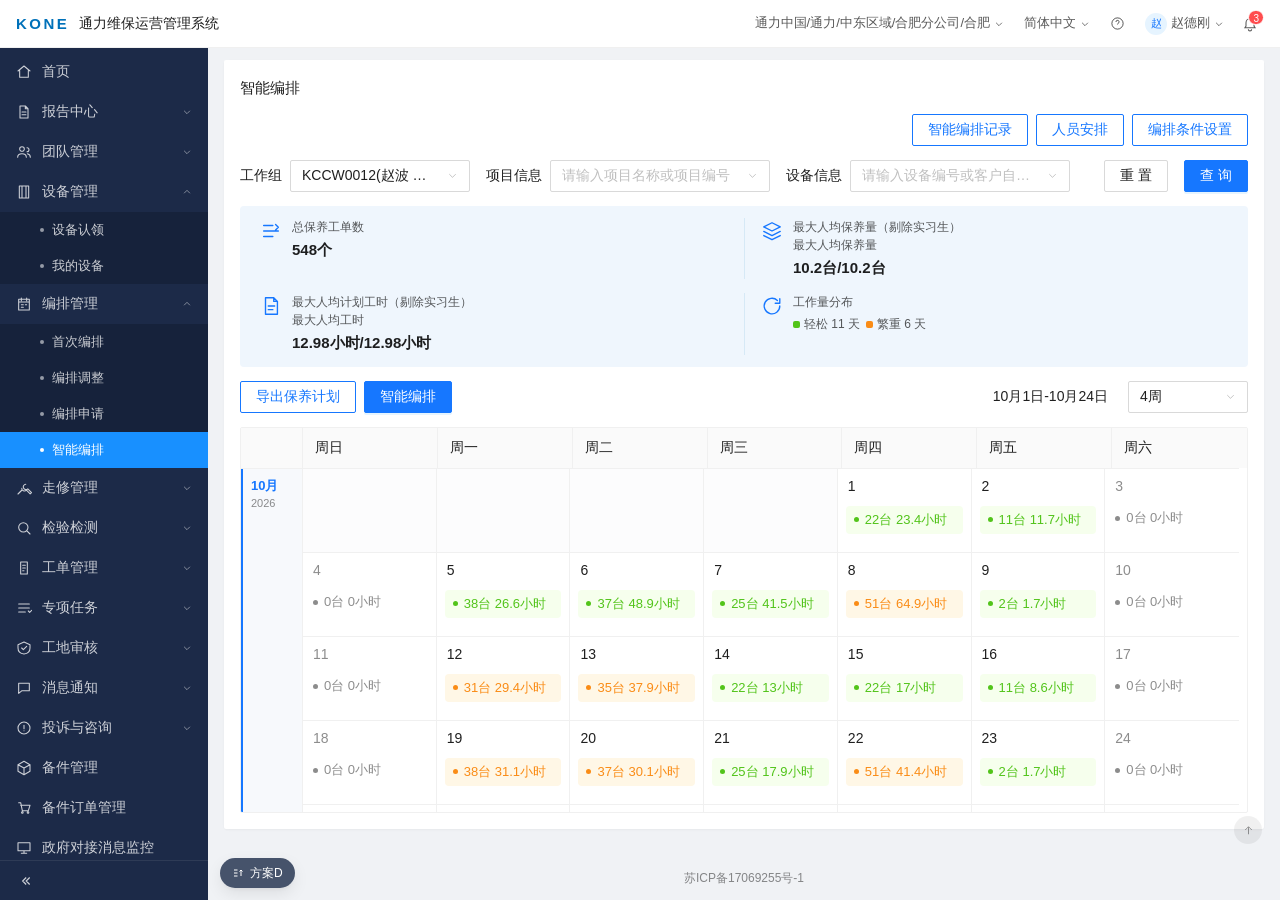
==== commit f68c7507: "新增方案D：生成后先在两个候选算法方案间选择，无可行解时给出保底方案并说明放弃的约束" ====
--- a/智能编排UI update.html
+++ b/智能编排UI update.html
@@ -100,6 +100,13 @@
       <svg viewBox="0 0 24 24"><path d="M4 5h16v14H4zM4 9h16M9 5v14M8 13l1.5 1.5L13 11"/></svg>
       <span>方案C</span>
     </div>
+    <!-- 方案D：方案C 之上多一道前置步骤 —— 生成后先让主管在两个候选算法
+         方案（工单均衡分布 / 总工时更短）之间选择；若所选无可行解，
+         直接给保底方案并说明放弃了哪些约束。 -->
+    <div class="proto-toggle mode" id="modeToggleD" title="方案D：算法给两个候选方案，由主管选择">
+      <svg viewBox="0 0 24 24"><path d="M4 6h7M4 12h7M4 18h7M15 9l3-3 3 3M18 6v12"/></svg>
+      <span>方案D</span>
+    </div>
   </div>
 </div>
 
--- a/css/modules.css
+++ b/css/modules.css
@@ -872,16 +872,63 @@
 }
 
 .mini-cell {
-  height: 46px;
+  /* 46 → 48px：顶部要放一行「调整前 / 调整后」标记，标记是占位 span 而非
+     绝对定位，高度得实打实留出来。行间距同时从 2px 收到 1px，
+     整张日历因此只高了 12px —— 这个弹窗在小窗口里本来就顶到底边，
+     为一个 10px 的小标签多占 48px 不划算。 */
+  height: 48px;
   display: flex;
   flex-direction: column;
   align-items: center;
   justify-content: center;
-  gap: 2px;
+  gap: 1px;
   border-radius: var(--radius);
   cursor: pointer;
   font-size: 13px;
   color: var(--text);
+}
+
+/* 前后标记。做得比日期和台数都弱、都小 —— 它只负责点出哪两格是这次调整的
+   两端，不该抢走选日期时真正要看的负载信息。
+   .empty 用 visibility 而非 display:none，空位也要占住那 14px，
+   否则有标记的格子会比旁边高一截，整排日期的对齐就散了。 */
+.mini-cell .mc-tag {
+  height: 15px;
+  line-height: 15px;
+  padding: 0 5px;
+  border-radius: 8px;
+  font-size: 11px;
+  font-weight: 500;
+  white-space: nowrap;
+  flex: 0 0 auto;
+}
+
+.mini-cell .mc-tag.empty { visibility: hidden; }
+
+/* 两个标记的底色都用半透明，而不是写死的色值 ——
+   这些格子的底可能是白、hover 灰、或选中的蓝，
+   半透明底叠在哪一种上都立得住，不用为每种情况各写一条规则。
+
+   调整前：半透明中性底。原先用的 --bg-head 是 #fafafa，叠在白格子上
+   几乎看不出有底，10px 的灰字就飘在那儿，这是「看不清」的根源。 */
+.mini-cell .mc-tag.before {
+  background: rgba(0, 0, 0, .07);
+  color: var(--text-2);
+}
+
+/* 调整后：落在蓝底的选中格上，半透明白底反衬，蓝字压在上面。
+   字色取 --primary-active 而不是 --primary —— 后者在白底上实测
+   对比度只有 3.70，11px 的字按 WCAG AA 要 4.5 才够。 */
+.mini-cell .mc-tag.after {
+  background: rgba(255, 255, 255, .92);
+  color: var(--primary-active);
+  font-weight: 600;
+}
+
+/* 原日期恰好也是选中格时（刚打开、还没挪），中性底在蓝底上糊成一片 */
+.mini-cell.selected .mc-tag.before {
+  background: rgba(255, 255, 255, .92);
+  color: var(--primary-active);
 }
 
 .mini-cell:hover { background: var(--bg-hover); }
@@ -1013,6 +1060,32 @@
   color: var(--primary);
 }
 
+/* 智能编排记录的操作标签。四类操作按「这条记录意味着什么」配色：
+     生成 = 中性信息蓝、手动调整 = 紫（与日历上人工调整的紫一致）、
+     撤销 = 灰（把东西撤回去了，不是新增状态）、应用 = 绿（已落地生效）。
+   紫色沿用日历那套，是为了让「手动调整」在日历和历史里是同一个视觉符号。 */
+.tag-log {
+  display: inline-flex;
+  align-items: center;
+  height: 22px;
+  padding: 0 8px;
+  border-radius: var(--radius);
+  font-size: 12px;
+  white-space: nowrap;
+  border: 1px solid transparent;
+}
+
+.tag-log.gen { background: var(--primary-bg); border-color: var(--primary-border); color: var(--primary-active); }
+.tag-log.tune { background: #f4f0ff; border-color: #d3c4f9; color: #6632d9; }
+.tag-log.undo { background: var(--bg-head); border-color: var(--border-2); color: var(--text-2); }
+.tag-log.apply { background: #f6ffed; border-color: #b7eb8f; color: #389e0d; }
+
+/* 记录表：时间与操作人是定宽的参照列，内容列吃掉剩下的空间。
+   时间用等宽数字，否则逐行对齐会因为数字宽度不一而发虚。 */
+.table .col-time { width: 148px; white-space: nowrap; font-variant-numeric: tabular-nums; }
+.table .col-act { width: 104px; }
+.table .col-who { width: 92px; white-space: nowrap; }
+
 .btn-link.danger { color: var(--danger); }
 .btn-link.danger:hover { color: #ff7875; }
 
@@ -1105,10 +1178,11 @@
   flex-wrap: wrap;
   gap: 8px;
   /* 左侧留白给固定在屏幕左下角的原型浮钮，避免压住页脚左对齐的提示文字。
-     抽屉固定 left:286px；浮钮现在是三个（界面导航 / 方案B / 方案C），
-     右边缘约 474px → 相对抽屉 188px，留 200px 刚好有 12px 余量。
-     注意：这个值跟着浮钮个数走，再加按钮就得重新量。 */
-  padding: 12px 20px 12px 200px;
+     这个值由 syncProtoUi() 按浮钮条的实测宽度写进 --foot-pad ——
+     原先是手工量出来的 200px，每加一个浮钮都得重新量一次，
+     而浮钮还能被 PROTO_UI 单独隐藏，手工值必然会过期。
+     兜底 200px 只在脚本没跑起来时生效。 */
+  padding: 12px 20px 12px var(--foot-pad, 200px);
   border-top: 1px solid var(--border);
   background: #fff;
 }
@@ -1727,6 +1801,21 @@
 .toast .tc svg { width: 15px; height: 15px; stroke: currentColor; fill: none; stroke-width: 2; }
 
 /* =============================== 原型导航 =============================== */
+/* 由 data.js 的 PROTO_UI 控制显隐。隐藏而不删 DOM，
+   因为 renderProto 里 #protoToggle 的事件绑定没有空值保护。
+   面板一并隐藏：它只能由浮钮打开，浮钮没了也就打不开，
+   但万一带着 hidden 类被移除过，这里兜一道。 */
+body.hide-proto-nav #protoToggle,
+body.hide-proto-nav #protoPanel { display: none; }
+
+body.hide-mode-b #modeToggle { display: none; }
+body.hide-mode-c #modeToggleC { display: none; }
+body.hide-mode-d #modeToggleD { display: none; }
+
+/* 浮钮全藏起来时，连那个固定定位的空容器一起收掉，
+   否则左下角会留一个看不见但仍在布局里的壳 */
+body.hide-proto-nav.hide-mode-b.hide-mode-c.hide-mode-d .proto { display: none; }
+
 /* 停靠在内容区左下角，避免压住侧栏底部的收起按钮 */
 .proto {
   position: fixed;
@@ -1852,3 +1941,238 @@
   background: var(--none-bg);
   color: var(--text-2);
 }
+
+/* ===================== 方案 D：选择算法方案 =====================
+   生成完成后先摆出两个优化方向让主管选。两张卡并排，指标逐行对齐 ——
+   并排是为了让同名指标能横向比对，这是「选择」唯一真正需要的信息结构。 */
+
+.pd-lead {
+  font-size: 13px;
+  color: var(--text-2);
+  line-height: 1.7;
+  margin-bottom: 14px;
+}
+
+.pd-grid {
+  display: grid;
+  grid-template-columns: repeat(2, minmax(0, 1fr));
+  gap: 16px;
+  align-items: start;
+}
+
+.pd-card {
+  border: 1px solid var(--border-2);
+  border-radius: var(--radius-lg);
+  padding: 16px 18px 14px;
+  background: #fff;
+  display: flex;
+  flex-direction: column;
+  gap: 10px;
+}
+
+/* 可选的卡片 hover 时给主色描边，呼应「这是个可点的选项」 */
+.pd-card:not(.out):hover { border-color: var(--primary); box-shadow: var(--shadow-1); }
+
+/* 无可行解：整卡压灰但不隐藏 —— 主管需要看到「我想要的方向为什么不行」。
+   卡片直接消失的话只剩一个选项，反而像算法只给了一种方案。 */
+.pd-card.out { background: var(--bg-head); border-style: dashed; }
+.pd-card.out .pd-name,
+.pd-card.out .pd-mv { color: var(--text-3); }
+.pd-card.out .pd-sub,
+.pd-card.out .pd-mk { color: var(--text-4); }
+
+.pd-card-head { display: flex; align-items: center; gap: 8px; }
+
+.pd-name { font-size: 16px; font-weight: 600; color: var(--text); }
+
+.pd-badge {
+  display: inline-flex;
+  align-items: center;
+  height: 20px;
+  padding: 0 7px;
+  border-radius: var(--radius);
+  font-size: 11px;
+  white-space: nowrap;
+}
+
+.pd-badge.rec {
+  background: var(--primary-bg);
+  border: 1px solid var(--primary-border);
+  color: var(--primary-active);
+}
+
+.pd-badge.out {
+  background: #fff2f0;
+  border: 1px solid #ffccc7;
+  color: var(--danger);
+}
+
+.pd-sub { font-size: 12px; color: var(--text-3); margin-top: -4px; }
+
+/* 指标表。key 定宽、value 右对齐，两张卡横向扫一眼就能比出差异 */
+.pd-metrics {
+  border-top: 1px solid var(--border);
+  border-bottom: 1px solid var(--border);
+  padding: 4px 0;
+}
+
+.pd-metric {
+  display: flex;
+  align-items: baseline;
+  gap: 10px;
+  padding: 6px 0;
+  font-size: 13px;
+}
+
+.pd-mk { flex: 1 1 auto; color: var(--text-3); }
+
+.pd-mv {
+  flex: 0 0 auto;
+  color: var(--text);
+  font-weight: 500;
+  font-variant-numeric: tabular-nums;
+}
+
+/* 指标上的优劣只给这一项真正占优 / 吃亏的那张卡着色 ——
+   两张都上色就等于没上色 */
+.pd-mv.good { color: var(--success-text); }
+.pd-mv.bad { color: var(--warn-text); }
+
+/* 取舍说明：一条优点一条代价，强制成对出现。
+   只写优点的话两张卡会读起来都像推荐项，选择就没有依据了。 */
+.pd-pros { margin: 0; padding: 0; list-style: none; font-size: 12px; line-height: 1.7; }
+
+.pd-pros li { position: relative; padding-left: 16px; color: var(--text-2); }
+
+.pd-pros li::before {
+  position: absolute;
+  left: 0;
+  font-weight: 700;
+}
+
+.pd-pros li.good::before { content: '+'; color: var(--success-text); }
+.pd-pros li.bad::before { content: '−'; color: var(--warn-text); }
+
+/* 无可行解的原因。具体到数字 —— 「无可行解」四个字对决策没有价值 */
+.pd-reason {
+  padding: 9px 11px;
+  border-radius: var(--radius-lg);
+  background: #fff2f0;
+  border: 1px solid #ffccc7;
+  border-left: 3px solid var(--danger);
+  font-size: 12px;
+  color: var(--text-2);
+  line-height: 1.7;
+}
+
+.pd-reason .pd-rk { color: var(--danger); font-weight: 600; margin-right: 8px; }
+
+.pd-card-foot { display: flex; }
+.pd-card-foot .btn { flex: 1 1 auto; justify-content: center; }
+
+/* 演示场景切换器。挂了「原型」角标，避免被误认成真实功能 */
+.pd-demo { display: inline-flex; align-items: center; gap: 8px; font-weight: 400; }
+
+.pd-demo-tag {
+  display: inline-flex;
+  align-items: center;
+  height: 18px;
+  padding: 0 6px;
+  border-radius: var(--radius);
+  background: #46536b;
+  color: #fff;
+  font-size: 10px;
+}
+
+.pd-demo-key { font-size: 12px; color: var(--text-3); }
+
+/* 标题栏上的「当前选的是哪个方向」标记。调整到一半时必须随时可确认 */
+.tag-pd {
+  display: inline-flex;
+  align-items: center;
+  height: 22px;
+  padding: 0 8px;
+  border-radius: var(--radius);
+  background: var(--primary-bg);
+  border: 1px solid var(--primary-border);
+  color: var(--primary-active);
+  font-size: 12px;
+  font-weight: 400;
+  white-space: nowrap;
+}
+
+/* ---------- 保底方案横幅 ----------
+   用警示黄而不是失败红：这不是一次失败，用户拿到的是一份能执行的计划，
+   只是打了折。红色会让人以为什么都没生成出来。 */
+.pd-fallback {
+  display: flex;
+  gap: 12px;
+  padding: 14px 16px;
+  margin-bottom: 16px;
+  border-radius: var(--radius-lg);
+  background: var(--warn-bg);
+  border: 1px solid var(--warn-border);
+}
+
+.pdf-icon { flex: 0 0 auto; color: var(--warn-text); }
+
+.pdf-main { flex: 1 1 auto; min-width: 0; }
+
+.pdf-title {
+  display: flex;
+  align-items: center;
+  gap: 8px;
+  flex-wrap: wrap;
+  font-size: 14px;
+  color: var(--text);
+  line-height: 1.6;
+}
+
+.pdf-tag {
+  display: inline-flex;
+  align-items: center;
+  height: 20px;
+  padding: 0 7px;
+  border-radius: var(--radius);
+  background: var(--warn-text);
+  color: #fff;
+  font-size: 11px;
+  white-space: nowrap;
+}
+
+.pdf-key {
+  margin-top: 10px;
+  font-size: 12px;
+  font-weight: 600;
+  color: var(--warn-text);
+}
+
+/* 逐条列出「放弃了什么」+「为什么不得不放弃」。
+   只列条目不给理由，用户没法判断这个折扣能不能接受。 */
+.pdf-list { margin: 6px 0 0; padding: 0; list-style: none; }
+
+.pdf-list li {
+  position: relative;
+  padding: 3px 0 3px 14px;
+  font-size: 12px;
+  line-height: 1.7;
+}
+
+.pdf-list li::before {
+  content: '';
+  position: absolute;
+  left: 2px; top: 11px;
+  width: 4px; height: 4px;
+  border-radius: 50%;
+  background: var(--warn-text);
+}
+
+.pdw-name { color: var(--text); font-weight: 500; }
+.pdw-name::after { content: '—'; margin: 0 7px; color: var(--text-4); font-weight: 400; }
+.pdw-why { color: var(--text-2); }
+
+.pdf-kept { margin-top: 9px; font-size: 12px; color: var(--text-3); }
+
+@media (max-width: 1100px) {
+  .pd-grid { grid-template-columns: minmax(0, 1fr); }
+}
